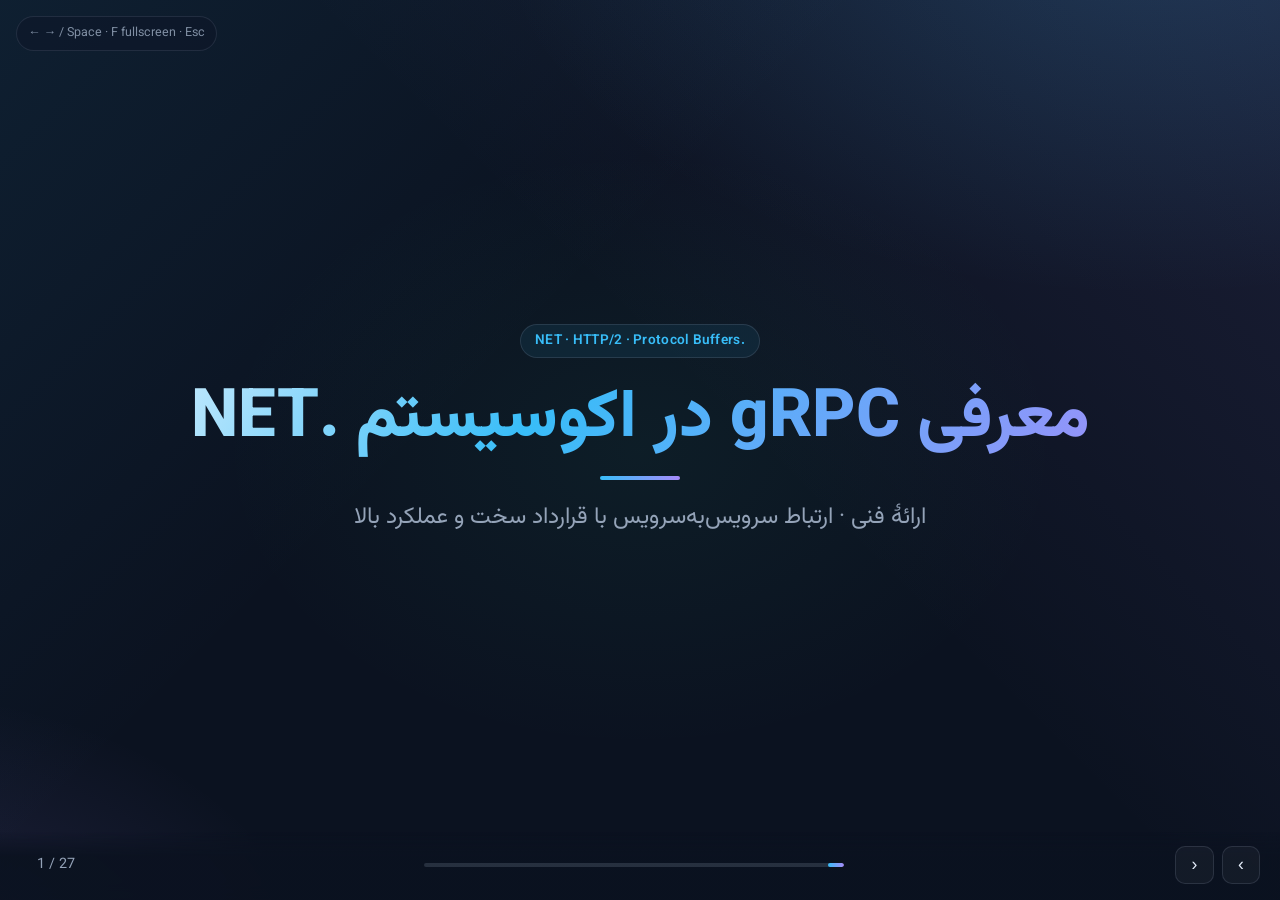
==== Presentation/slides.html @ 66b82058 "Add HTML gRPC slides and GitHub Pages deployment. Publish the Persian presentation online via Action" ====
<!DOCTYPE html>
<html lang="fa" dir="rtl">
<head>
  <meta charset="UTF-8" />
  <meta name="viewport" content="width=device-width, initial-scale=1.0" />
  <title>معرفی gRPC در اکوسیستم .NET</title>
  <link rel="preconnect" href="https://fonts.googleapis.com" />
  <link rel="preconnect" href="https://fonts.gstatic.com" crossorigin />
  <link href="https://fonts.googleapis.com/css2?family=Vazirmatn:wght@300;400;500;600;700;800&family=JetBrains+Mono:wght@400;500;600&display=swap" rel="stylesheet" />
  <style>
    :root {
      --bg-deep: #0b1220;
      --bg-slide: #111827;
      --bg-card: rgba(255, 255, 255, 0.04);
      --border: rgba(148, 163, 184, 0.18);
      --text: #e5eefb;
      --muted: #94a3b8;
      --accent: #38bdf8;
      --accent-2: #34d399;
      --accent-3: #a78bfa;
      --warn: #fbbf24;
      --danger: #f87171;
      --code-bg: #0a0f1a;
      --shadow: 0 20px 60px rgba(0, 0, 0, 0.45);
      --radius: 18px;
    }

    * { box-sizing: border-box; margin: 0; padding: 0; }

    html, body {
      height: 100%;
      overflow: hidden;
      background: var(--bg-deep);
      color: var(--text);
      font-family: "Vazirmatn", Tahoma, sans-serif;
      -webkit-font-smoothing: antialiased;
    }

    body {
      background:
        radial-gradient(1200px 700px at 90% -10%, rgba(56, 189, 248, 0.18), transparent 55%),
        radial-gradient(900px 600px at -10% 110%, rgba(167, 139, 250, 0.16), transparent 50%),
        radial-gradient(700px 500px at 50% 50%, rgba(52, 211, 153, 0.06), transparent 60%),
        var(--bg-deep);
    }

    .deck {
      position: relative;
      width: 100vw;
      height: 100vh;
    }

    .slide {
      position: absolute;
      inset: 0;
      display: none;
      padding: clamp(1.5rem, 4vw, 3.5rem) clamp(1.5rem, 5vw, 4.5rem) 5.5rem;
      opacity: 0;
      transform: translateY(12px) scale(0.985);
      transition: opacity 0.35s ease, transform 0.35s ease;
    }

    .slide.active {
      display: flex;
      flex-direction: column;
      justify-content: center;
      opacity: 1;
      transform: none;
    }

    .slide.lead {
      text-align: center;
      align-items: center;
      justify-content: center;
      background:
        linear-gradient(135deg, rgba(56, 189, 248, 0.08), transparent 40%),
        linear-gradient(225deg, rgba(167, 139, 250, 0.1), transparent 45%);
    }

    .slide.lead h1 {
      font-size: clamp(2.4rem, 5.5vw, 4.2rem);
      line-height: 1.25;
      background: linear-gradient(120deg, #e0f2fe, #38bdf8 40%, #a78bfa);
      -webkit-background-clip: text;
      background-clip: text;
      color: transparent;
      margin-bottom: 1rem;
    }

    .slide.lead .subtitle {
      color: var(--muted);
      font-size: clamp(1.1rem, 2vw, 1.45rem);
      font-weight: 400;
    }

    .badge {
      display: inline-flex;
      align-items: center;
      gap: 0.5rem;
      padding: 0.35rem 0.9rem;
      border-radius: 999px;
      border: 1px solid var(--border);
      background: rgba(56, 189, 248, 0.08);
      color: var(--accent);
      font-size: 0.85rem;
      font-weight: 600;
      margin-bottom: 1.25rem;
      letter-spacing: 0.02em;
    }

    h1 {
      font-size: clamp(1.7rem, 3.4vw, 2.6rem);
      font-weight: 800;
      line-height: 1.35;
      margin-bottom: 1.25rem;
      color: #f8fafc;
    }

    h2 {
      font-size: clamp(1.2rem, 2.2vw, 1.55rem);
      font-weight: 700;
      margin: 1.2rem 0 0.7rem;
      color: var(--accent);
    }

    h3 {
      font-size: 1.25rem;
      font-weight: 600;
      color: var(--muted);
      margin-top: 0.75rem;
    }

    p, li {
      font-size: clamp(1rem, 1.5vw, 1.2rem);
      line-height: 1.85;
      color: var(--text);
    }

    .content {
      max-width: 1100px;
      width: 100%;
      margin-inline: auto;
    }

    ul, ol {
      padding-inline-start: 1.4rem;
      display: grid;
      gap: 0.55rem;
    }

    li::marker { color: var(--accent); }

    blockquote {
      margin: 1rem 0;
      padding: 1rem 1.25rem;
      border-right: 4px solid var(--accent);
      border-radius: 0 var(--radius) var(--radius) 0;
      background: linear-gradient(90deg, rgba(56, 189, 248, 0.12), rgba(56, 189, 248, 0.03));
      font-size: clamp(1.05rem, 1.7vw, 1.3rem);
      line-height: 1.8;
      color: #f1f5f9;
    }

    blockquote strong { color: var(--accent-2); }

    .note {
      margin-top: 1rem;
      padding: 0.9rem 1.1rem;
      border: 1px solid var(--border);
      border-radius: var(--radius);
      background: var(--bg-card);
      color: var(--muted);
      font-size: 1rem;
    }

    .note strong { color: var(--warn); }

    .grid-2 {
      display: grid;
      grid-template-columns: 1fr 1fr;
      gap: 1.25rem;
      margin-top: 1rem;
    }

    @media (max-width: 900px) {
      .grid-2 { grid-template-columns: 1fr; }
    }

    .card {
      background: var(--bg-card);
      border: 1px solid var(--border);
      border-radius: var(--radius);
      padding: 1.1rem 1.25rem;
      box-shadow: var(--shadow);
    }

    .card.yes { border-color: rgba(52, 211, 153, 0.35); }
    .card.no { border-color: rgba(248, 113, 113, 0.35); }
    .card h2 { margin-top: 0; font-size: 1.15rem; }
    .card.yes h2 { color: var(--accent-2); }
    .card.no h2 { color: var(--danger); }

    table {
      width: 100%;
      border-collapse: separate;
      border-spacing: 0;
      margin: 1rem 0;
      font-size: clamp(0.9rem, 1.3vw, 1.05rem);
      overflow: hidden;
      border-radius: 14px;
      border: 1px solid var(--border);
      background: rgba(15, 23, 42, 0.65);
    }

    th, td {
      padding: 0.75rem 1rem;
      text-align: right;
      border-bottom: 1px solid var(--border);
    }

    th {
      background: rgba(56, 189, 248, 0.12);
      color: #e0f2fe;
      font-weight: 700;
    }

    tr:last-child td { border-bottom: none; }
    tr:nth-child(even) td { background: rgba(255, 255, 255, 0.02); }
    td strong, th strong { color: var(--accent); }

    pre, code {
      font-family: "JetBrains Mono", Consolas, "Courier New", monospace;
      direction: ltr;
      text-align: left;
    }

    pre {
      margin: 0.9rem 0;
      padding: 1rem 1.15rem;
      background: var(--code-bg);
      border: 1px solid var(--border);
      border-radius: 14px;
      overflow-x: auto;
      box-shadow: inset 0 0 0 1px rgba(56, 189, 248, 0.05);
      font-size: clamp(0.85rem, 1.2vw, 0.98rem);
      line-height: 1.65;
      color: #dbeafe;
    }

    code:not(pre code) {
      display: inline-block;
      padding: 0.1rem 0.4rem;
      border-radius: 6px;
      background: rgba(56, 189, 248, 0.12);
      color: #7dd3fc;
      font-size: 0.92em;
      direction: ltr;
    }

    .flow {
      direction: ltr;
      text-align: left;
      white-space: pre;
      font-family: "JetBrains Mono", Consolas, monospace;
      background: var(--code-bg);
      border: 1px solid var(--border);
      border-radius: 14px;
      padding: 1.1rem 1.25rem;
      line-height: 1.7;
      color: #bfdbfe;
      overflow-x: auto;
      font-size: clamp(0.85rem, 1.25vw, 1rem);
    }

    .pill-list {
      display: flex;
      flex-wrap: wrap;
      gap: 0.6rem;
      margin-top: 1rem;
    }

    .pill {
      padding: 0.45rem 0.85rem;
      border-radius: 999px;
      background: rgba(167, 139, 250, 0.12);
      border: 1px solid rgba(167, 139, 250, 0.3);
      color: #ddd6fe;
      font-size: 0.92rem;
    }

    .faq-item {
      margin-bottom: 1rem;
      padding: 0.9rem 1.1rem;
      border-radius: 14px;
      border: 1px solid var(--border);
      background: var(--bg-card);
    }

    .faq-item strong { color: var(--accent); display: block; margin-bottom: 0.35rem; }
    .faq-item p { color: var(--muted); font-size: 1.02rem; }

    .agenda-list {
      list-style: none;
      padding: 0;
      display: grid;
      gap: 0.55rem;
      max-width: 720px;
      margin: 0 auto;
      text-align: right;
    }

    .agenda-list li {
      display: flex;
      align-items: center;
      gap: 0.85rem;
      padding: 0.7rem 1rem;
      border-radius: 12px;
      background: rgba(255, 255, 255, 0.03);
      border: 1px solid var(--border);
      font-size: 1.05rem;
    }

    .agenda-list .num {
      flex-shrink: 0;
      width: 2rem;
      height: 2rem;
      border-radius: 50%;
      display: grid;
      place-items: center;
      background: linear-gradient(135deg, var(--accent), var(--accent-3));
      color: #0b1220;
      font-weight: 800;
      font-size: 0.9rem;
    }

    .chrome {
      position: fixed;
      inset-inline: 0;
      bottom: 0;
      z-index: 50;
      display: flex;
      align-items: center;
      justify-content: space-between;
      gap: 1rem;
      padding: 0.85rem 1.25rem 1rem;
      background: linear-gradient(180deg, transparent, rgba(11, 18, 32, 0.92) 35%);
      backdrop-filter: blur(8px);
    }

    .progress-wrap {
      flex: 1;
      height: 4px;
      background: rgba(148, 163, 184, 0.2);
      border-radius: 999px;
      overflow: hidden;
      max-width: 420px;
    }

    .progress-bar {
      height: 100%;
      width: 0%;
      background: linear-gradient(90deg, var(--accent), var(--accent-3));
      border-radius: inherit;
      transition: width 0.25s ease;
    }

    .counter {
      font-variant-numeric: tabular-nums;
      color: var(--muted);
      font-size: 0.9rem;
      min-width: 4.5rem;
      text-align: center;
      direction: ltr;
    }

    .nav-btns {
      display: flex;
      gap: 0.5rem;
    }

    button.nav {
      appearance: none;
      border: 1px solid var(--border);
      background: rgba(255, 255, 255, 0.04);
      color: var(--text);
      width: 2.4rem;
      height: 2.4rem;
      border-radius: 10px;
      cursor: pointer;
      font-size: 1.1rem;
      transition: background 0.2s, border-color 0.2s, transform 0.15s;
    }

    button.nav:hover {
      background: rgba(56, 189, 248, 0.15);
      border-color: rgba(56, 189, 248, 0.4);
    }

    button.nav:active { transform: scale(0.96); }

    .hint {
      position: fixed;
      top: 1rem;
      left: 1rem;
      z-index: 40;
      font-size: 0.78rem;
      color: var(--muted);
      background: rgba(15, 23, 42, 0.7);
      border: 1px solid var(--border);
      padding: 0.4rem 0.7rem;
      border-radius: 999px;
      direction: ltr;
      opacity: 0.85;
    }

    .cols {
      display: grid;
      grid-template-columns: 1.1fr 0.9fr;
      gap: 1.5rem;
      align-items: start;
    }

    @media (max-width: 900px) {
      .cols { grid-template-columns: 1fr; }
      .hint { display: none; }
    }

    .muted { color: var(--muted); }
    .accent { color: var(--accent); }
    .ok { color: var(--accent-2); }
    .tight p { margin-bottom: 0.6rem; }

    .title-glow::after {
      content: "";
      display: block;
      width: 5rem;
      height: 4px;
      margin: 0.9rem auto 0;
      border-radius: 999px;
      background: linear-gradient(90deg, var(--accent), var(--accent-3));
    }

    .lead .title-glow::after { margin-inline: auto; }

    mark {
      background: rgba(251, 191, 36, 0.2);
      color: #fde68a;
      padding: 0 0.2em;
      border-radius: 4px;
    }
  </style>
</head>
<body>
  <div class="hint">← → / Space · F fullscreen · Esc</div>

  <div class="deck" id="deck">

    <!-- 1 -->
    <section class="slide lead active" data-title="عنوان">
      <div class="content">
        <div class="badge">.NET · HTTP/2 · Protocol Buffers</div>
        <h1 class="title-glow">معرفی gRPC در اکوسیستم .NET</h1>
        <p class="subtitle">ارائهٔ فنی · ارتباط سرویس‌به‌سرویس با قرارداد سخت و عملکرد بالا</p>
      </div>
    </section>

    <!-- 2 -->
    <section class="slide" data-title="دستور جلسه">
      <div class="content">
        <h1>دستور جلسه</h1>
        <ol class="agenda-list">
          <li><span class="num">۱</span><span>مشکل REST در ارتباط سرویس‌به‌سرویس</span></li>
          <li><span class="num">۲</span><span>gRPC چیست؟</span></li>
          <li><span class="num">۳</span><span>Protocol Buffers و فایل <code>.proto</code></span></li>
          <li><span class="num">۴</span><span>Field Number</span></li>
          <li><span class="num">۵</span><span>استریم و چهار الگوی RPC</span></li>
          <li><span class="num">۶</span><span>دموی زنده (Blazor + Console)</span></li>
          <li><span class="num">۷</span><span>Metadata، Deadline، Interceptor</span></li>
          <li><span class="num">۸</span><span>gRPC در مقابل REST</span></li>
          <li><span class="num">۹</span><span>جمع‌بندی و پرسش و پاسخ</span></li>
        </ol>
      </div>
    </section>

    <!-- 3 -->
    <section class="slide" data-title="انگیزه">
      <div class="content">
        <h1>انگیزه: وقتی REST کافی نیست</h1>
        <p class="muted" style="margin-bottom:1rem">در معماری میکروسرویس / ارتباط داخلی سرویس‌ها:</p>
        <ul>
          <li>JSON برای ترافیک زیاد می‌تواند پرحجم باشد</li>
          <li>قرارداد گاهی شل است (مستند جدا، توافق شفاهی)</li>
          <li>استریم واقعی سخت‌تر است (SSE / WebSocket جدا)</li>
        </ul>
        <div class="note" style="margin-top:1.4rem">
          <strong>REST عالی است برای API عمومی.</strong><br />
          برای ارتباط داخلی گاهی ابزار بهتری داریم.
        </div>
      </div>
    </section>

    <!-- 4 -->
    <section class="slide" data-title="gRPC در یک جمله">
      <div class="content tight">
        <h1>gRPC در یک جمله</h1>
        <blockquote>
          کلاینت یک <strong>متد</strong> را صدا می‌زند؛<br />
          زیرش <strong>HTTP/2 + Protocol Buffers</strong> است.
        </blockquote>
        <p class="muted" style="margin:1rem 0 0.5rem">برای دات‌نتی‌ها:</p>
        <blockquote>
          حسش شبیه Interface مشترک است؛<br />
          پیاده‌سازی روی سرور دیگر است، ولی فراخوانی مثل متد لوکال حس می‌شود.
        </blockquote>
        <p style="margin-top:1rem">
          پروتکل بافرز (<strong>Protocol Buffers</strong>) که به اختصار به آن <strong>Protobuf</strong> می‌گویند، روش اختصاصی گوگل برای سریالایز کردن داده‌های ساختاریافته است؛ دقیقاً مثل JSON یا XML، اما به صورت <strong>باینری</strong>، بسیار سبک‌تر، سریع‌تر و کاملاً Strongly-Typed.
        </p>
        <div class="note">
          Protobuf برای gRPC همان نقشی را بازی می‌کند که JSON برای REST API بازی می‌کند؛ با این تفاوت که خروجی آن متن خوانا نیست، بلکه بایت‌های فوق‌العاده فشرده است.
        </div>
      </div>
    </section>

    <!-- 5 -->
    <section class="slide" data-title="سه ستون">
      <div class="content">
        <h1>سه ستون gRPC</h1>
        <table>
          <thead>
            <tr><th>ستون</th><th>معنی</th></tr>
          </thead>
          <tbody>
            <tr><td><strong>Contract</strong></td><td>فایل <code>.proto</code></td></tr>
            <tr><td><strong>Transport</strong></td><td>HTTP/2</td></tr>
            <tr><td><strong>Payload</strong></td><td>Protocol Buffers (باینری)</td></tr>
          </tbody>
        </table>
        <p class="note">بدون این سه تا، تصویر gRPC کامل نیست.</p>
      </div>
    </section>

    <!-- 6 -->
    <section class="slide" data-title="مقایسه با REST">
      <div class="content">
        <h1>مقایسه سریع با REST</h1>
        <table>
          <thead>
            <tr><th></th><th>REST</th><th>gRPC</th></tr>
          </thead>
          <tbody>
            <tr><td>قرارداد</td><td>اغلب OpenAPI</td><td><code>.proto</code></td></tr>
            <tr><td>فرمت</td><td>معمولاً JSON</td><td>Protobuf</td></tr>
            <tr><td>پروتکل</td><td>HTTP/1.1 یا 2</td><td>عمدتاً HTTP/2</td></tr>
            <tr><td>استریم</td><td>محدود</td><td>بومی و قوی</td></tr>
            <tr><td>مرورگر</td><td>عالی</td><td>نیاز به gRPC-Web</td></tr>
          </tbody>
        </table>
        <div class="note">
          <strong>جملهٔ کلیدی:</strong> جایگزین همه‌چیز نیست؛ برای سرویس‌به‌سرویس اغلب بهتر است.
        </div>
      </div>
    </section>

    <!-- 7 -->
    <section class="slide" data-title="فایل proto">
      <div class="content">
        <h1>فایل <code>.proto</code> = قرارداد مشترک</h1>
        <div class="cols">
          <pre><code>service AccountService {
  rpc GetBalance (GetBalanceRequest)
      returns (GetBalanceResponse);
}</code></pre>
          <ul>
            <li>منبع حقیقت بین تیم سرور و کلاینت</li>
            <li>با Build در دات‌نت، کد C# تولید می‌شود</li>
            <li>سرور: <code>AccountServiceBase</code></li>
            <li>کلاینت: <code>AccountServiceClient</code></li>
          </ul>
        </div>
      </div>
    </section>

    <!-- 8 -->
    <section class="slide" data-title="فرمول RPC">
      <div class="content">
        <h1>فرمول یک متد RPC</h1>
        <pre><code>rpc نوع ورودی  نام_متد   returns (نوع_خروجی);</code></pre>
        <p style="margin:1rem 0 0.5rem">و کلمهٔ جادویی:</p>
        <pre><code>stream</code></pre>
        <ul style="margin-top:1rem">
          <li>بدون <code>stream</code> → یک پیام</li>
          <li>با <code>stream</code> → چند پیام پشت‌سرهم</li>
        </ul>
      </div>
    </section>

    <!-- 9 -->
    <section class="slide" data-title="Field Number">
      <div class="content">
        <h1>Field Number چیست؟</h1>
        <pre><code>message GetBalanceResponse {
  string account_number = 1;
  double balance = 2;
  string currency = 3;
}</code></pre>
        <table>
          <thead>
            <tr><th>چیز</th><th>نقش</th></tr>
          </thead>
          <tbody>
            <tr><td>اسم فیلد</td><td>برای برنامه‌نویس / کد C#</td></tr>
            <tr><td>عدد (<code>= 1</code>)</td><td>شناسهٔ پایدار روی پیام باینری</td></tr>
          </tbody>
        </table>
        <div class="note">
          <strong>عدد ایندکس کلاس نیست؛ ID فیلد روی شبکه است.</strong>
        </div>
      </div>
    </section>

    <!-- 10 -->
    <section class="slide" data-title="اهمیت Field Number">
      <div class="content">
        <h1>چرا Field Number مهم است؟</h1>
        <ul>
          <li>JSON اسم می‌فرستد → خوانا ولی پرحجم‌تر</li>
          <li>Protobuf شماره می‌فرستد → کوچک‌تر و سریع‌تر</li>
        </ul>
        <h2>قوانین طلایی</h2>
        <ol>
          <li>شماره را عوض نکن</li>
          <li>فیلد جدید = شمارهٔ جدید</li>
          <li>کلاینت قدیمی فیلد ناشناس را معمولاً نادیده می‌گیرد</li>
        </ol>
      </div>
    </section>

    <!-- 11 -->
    <section class="slide" data-title="استریم">
      <div class="content">
        <h1>استریم یعنی چه؟</h1>
        <blockquote>
          <strong>استریم = جریان تدریجی داده</strong><br />
          نه یک بستهٔ کامل یک‌جا.
        </blockquote>
        <table>
          <thead>
            <tr><th>بدون استریم</th><th>با استریم</th></tr>
          </thead>
          <tbody>
            <tr><td>یک پاسخ حجیم</td><td>چند پیام پشت‌سرهم</td></tr>
            <tr><td>صبر تا آماده‌شدن همه</td><td>مصرف تدریجی</td></tr>
          </tbody>
        </table>
        <p class="muted">تشبیه: نامهٔ پستی در مقابل تماس تلفنی.</p>
      </div>
    </section>

    <!-- 12 -->
    <section class="slide" data-title="چهار الگو">
      <div class="content">
        <h1>چهار الگوی RPC</h1>
        <table>
          <thead>
            <tr><th>الگو</th><th>شکل</th><th>مثال دمو</th></tr>
          </thead>
          <tbody>
            <tr><td><strong>Unary</strong></td><td>۱ → ۱</td><td>GetBalance</td></tr>
            <tr><td><strong>Server streaming</strong></td><td>۱ → چند</td><td>StreamTransactions</td></tr>
            <tr><td><strong>Client streaming</strong></td><td>چند → ۱</td><td>DepositBatch</td></tr>
            <tr><td><strong>Bidirectional</strong></td><td>چند ↔ چند</td><td>Chat</td></tr>
          </tbody>
        </table>
      </div>
    </section>

    <!-- 13 -->
    <section class="slide" data-title="قانون stream">
      <div class="content">
        <h1>قانون <code>stream</code> در <code>.proto</code></h1>
        <pre><code>returns (stream Transaction)     // سرور چند پیام می‌فرستد
rpc X (stream DepositRequest)    // کلاینت چند پیام می‌فرستد
rpc Chat (stream M) returns (stream M)  // هر دو طرف</code></pre>
      </div>
    </section>

    <!-- 14 -->
    <section class="slide" data-title="معماری ASP.NET">
      <div class="content">
        <h1>معماری در ASP.NET Core</h1>
        <div class="flow">account.proto
      ↓ Build
Server: AccountServiceBase
Client: AccountServiceClient
      ↓
AddGrpc + MapGrpcService
GrpcChannel + Stub</div>
        <p style="margin-top:1rem">
          از نظر ASP.NET Core: gRPC یک endpoint دیگر است؛ پروتکل و فرمت پیام فرق دارد.
        </p>
      </div>
    </section>

    <!-- 15 -->
    <section class="slide" data-title="GrpcChannel و Stub">
      <div class="content">
        <h1>GrpcChannel و Stub</h1>
        <div class="grid-2">
          <div class="card">
            <h2>۱. GrpcChannel</h2>
            <p>ارتباط پایدار و بادوام به سرور از طریق HTTP/2.</p>
            <ul style="margin-top:0.7rem;font-size:0.95rem">
              <li>مدیریت TCP و Connection Pooling</li>
              <li>Multiplexing روی HTTP/2</li>
              <li>امنیت TLS / SSL</li>
              <li>Timeout، بافر، Gzip، Keep-Alive</li>
            </ul>
          </div>
          <div class="card">
            <h2>۲. Stub (پروکسی کلاینت)</h2>
            <p>کلاس تولیدشده از <code>.proto</code> که متد را «لوکال» جلوه می‌دهد.</p>
            <ul style="margin-top:0.7rem;font-size:0.95rem">
              <li>سریالایز با Protobuf</li>
              <li>ارسال روی GrpcChannel</li>
              <li>دیسریالایز پاسخ به Object سی‌شارپ</li>
            </ul>
          </div>
        </div>
      </div>
    </section>

    <!-- 16 -->
    <section class="slide" data-title="راه‌اندازی سرور">
      <div class="content">
        <h1>راه‌اندازی سرور (خلاصه)</h1>
        <pre><code>builder.Services.AddGrpc();
app.MapGrpcService&lt;AccountGrpcService&gt;();</code></pre>
        <pre><code>public class AccountGrpcService
    : AccountService.AccountServiceBase
{
    // override متدها
}</code></pre>
        <p class="muted" style="margin:0.5rem 0">خطای استاندارد:</p>
        <pre><code>throw new RpcException(
    new Status(StatusCode.NotFound, "..."));</code></pre>
      </div>
    </section>

    <!-- 17 -->
    <section class="slide" data-title="کلاینت">
      <div class="content">
        <h1>کلاینت (خلاصه)</h1>
        <pre><code>var channel = GrpcChannel.ForAddress("http://localhost:5051");
var client = new AccountService.AccountServiceClient(channel);

var balance = await client.GetBalanceAsync(
    new GetBalanceRequest { AccountNumber = "1001" });</code></pre>
        <p style="margin:1rem 0 0.5rem">برای Client Streaming بعد از آخرین <code>Write</code>:</p>
        <pre><code>await call.RequestStream.CompleteAsync();</code></pre>
      </div>
    </section>

    <!-- 18 -->
    <section class="slide" data-title="Metadata">
      <div class="content">
        <h1>Metadata (Headers)</h1>
        <p>بدنهٔ پیام داخل <code>.proto</code> است. <strong class="accent">Metadata</strong> اطلاعات همراه تماس است.</p>
        <table>
          <thead>
            <tr><th>REST</th><th>gRPC</th></tr>
          </thead>
          <tbody>
            <tr><td>HTTP Header</td><td>Metadata</td></tr>
            <tr><td>Body = JSON</td><td>Body = Protobuf</td></tr>
          </tbody>
        </table>
        <div class="pill-list">
          <span class="pill">x-correlation-id</span>
          <span class="pill">توکن / Authorization</span>
          <span class="pill">کد شعبه، کانال، trace</span>
        </div>
      </div>
    </section>

    <!-- 19 -->
    <section class="slide" data-title="Headers و Trailers">
      <div class="content">
        <h1>Headers در مقابل Trailers</h1>
        <table>
          <thead>
            <tr><th>نوع</th><th>کی می‌رسد</th><th>کاربرد</th></tr>
          </thead>
          <tbody>
            <tr><td>Request Headers</td><td>اول تماس</td><td>هویت، correlation</td></tr>
            <tr><td>Response Trailers</td><td>آخر تماس</td><td>processed-by، جزئیات</td></tr>
          </tbody>
        </table>
        <p class="muted" style="margin-top:0.75rem">در دموی ما Interceptor این را برمی‌گرداند:</p>
        <div class="pill-list">
          <span class="pill">x-correlation-id</span>
          <span class="pill">x-processed-by = account-service</span>
        </div>
      </div>
    </section>

    <!-- 20 -->
    <section class="slide" data-title="Deadline">
      <div class="content">
        <h1>Deadline</h1>
        <p>سقف زمان تماس:</p>
        <pre><code>deadline: DateTime.UtcNow.AddSeconds(5)</code></pre>
        <p style="margin:0.8rem 0 0.4rem">اگر سرور دیر کند:</p>
        <pre><code>StatusCode.DeadlineExceeded</code></pre>
        <h2>تفاوت با Cancel</h2>
        <ul>
          <li><strong class="ok">Deadline:</strong> از اول مشخص است («تا ساعت X»)</li>
          <li><strong class="accent">Cancel:</strong> وسط کار قطع می‌کنیم</li>
        </ul>
        <p class="note">هر دو به <code>CancellationToken</code> سرور می‌رسند.</p>
      </div>
    </section>

    <!-- 21 -->
    <section class="slide" data-title="Interceptor">
      <div class="content">
        <h1>Interceptor</h1>
        <p>شبیه Middleware در ASP.NET Core، ولی روی RPC:</p>
        <div class="flow">کلاینت → Client Interceptor → شبکه
       → Server Interceptor → متد سرویس</div>
        <h2>کاربردها</h2>
        <ul>
          <li>لاگ و correlation-id</li>
          <li>احراز هویت از Metadata</li>
          <li>متریک مدت‌زمان</li>
          <li>تبدیل خطا</li>
        </ul>
        <p class="note"><code>continuation</code> = همان <code>next()</code> در Middleware.</p>
      </div>
    </section>

    <!-- 22 -->
    <section class="slide" data-title="مقایسه عمیق">
      <div class="content">
        <h1>gRPC در مقابل REST — عمیق‌تر</h1>
        <table>
          <thead>
            <tr><th>موضوع</th><th>REST</th><th>gRPC</th></tr>
          </thead>
          <tbody>
            <tr><td>واحد کار</td><td>منبع + فعل</td><td>متد RPC</td></tr>
            <tr><td>قرارداد</td><td>URL + JSON schema</td><td><code>.proto</code></td></tr>
            <tr><td>هویت فیلد</td><td>اسم JSON</td><td>field number</td></tr>
            <tr><td>همراه تماس</td><td>Header</td><td>Metadata</td></tr>
            <tr><td>سقف زمان</td><td>Timeout کلاینت</td><td>Deadline تماس</td></tr>
            <tr><td>خطا</td><td>HTTP 404/...</td><td><code>StatusCode</code></td></tr>
          </tbody>
        </table>
      </div>
    </section>

    <!-- 23 -->
    <section class="slide" data-title="نقشه خطاها">
      <div class="content">
        <h1>نقشهٔ تقریبی خطاها</h1>
        <table>
          <thead>
            <tr><th>HTTP</th><th>gRPC</th></tr>
          </thead>
          <tbody>
            <tr><td>400</td><td>InvalidArgument</td></tr>
            <tr><td>401</td><td>Unauthenticated</td></tr>
            <tr><td>403</td><td>PermissionDenied</td></tr>
            <tr><td>404</td><td>NotFound</td></tr>
            <tr><td>429</td><td>ResourceExhausted</td></tr>
            <tr><td>500</td><td>Internal</td></tr>
            <tr><td>504</td><td>DeadlineExceeded</td></tr>
          </tbody>
        </table>
        <p class="note">دقیق یک‌به‌یک نیستند؛ برای کار روزمره کافی است.</p>
      </div>
    </section>

    <!-- 24 -->
    <section class="slide" data-title="الگوی معماری">
      <div class="content">
        <h1>الگوی معماری پیشنهادی</h1>
        <div class="flow">کانال خارجی (موبایل، وب، شریک)
        REST / JSON
              ↓
         API Gateway
              ↓
   سرویس‌های داخلی با gRPC</div>
        <div class="grid-2" style="margin-top:1.2rem">
          <div class="card"><strong class="accent">بیرون:</strong> سازگار و آشنا</div>
          <div class="card"><strong class="ok">داخل:</strong> قرارداد سخت + عملکرد بهتر</div>
        </div>
      </div>
    </section>

    <!-- 25 -->
    <section class="slide" data-title="کی استفاده کنیم">
      <div class="content">
        <h1>کی استفاده کنیم؟</h1>
        <div class="grid-2">
          <div class="card yes">
            <h2>بله</h2>
            <ul>
              <li>ارتباط داخلی میکروسرویس‌ها</li>
              <li>نیاز به قرارداد سخت بین تیم‌ها</li>
              <li>نیاز به استریم</li>
              <li>ترافیک زیاد سرویس‌به‌سرویس</li>
            </ul>
          </div>
          <div class="card no">
            <h2>احتیاط / خیر</h2>
            <ul>
              <li>API عمومی مرورگر بدون gRPC-Web</li>
              <li>وقتی مصرف‌کننده فقط REST می‌خواهد</li>
              <li>وقتی اولویت اول دیباگ انسانی با JSON است</li>
            </ul>
          </div>
        </div>
      </div>
    </section>

    <!-- 26 -->
    <section class="slide" data-title="سوالات پرتکرار">
      <div class="content">
        <h1>سوالات پرتکرار</h1>
        <div class="faq-item">
          <strong>REST را دور بریزیم؟</strong>
          <p>نه. مکمل‌اند.</p>
        </div>
        <div class="faq-item">
          <strong>از مرورگر مستقیم؟</strong>
          <p>معمولاً gRPC-Web یا Gateway. gRPC استاندارد برای بک‌اند به بک‌اند (HTTP/2 خالص) عالی است؛ برای مرورگر به‌خاطر محدودیت Trailers و فریم‌های HTTP/2 از gRPC-Web به‌عنوان پل استفاده می‌کنیم.</p>
        </div>
        <div class="faq-item">
          <strong>Field number عوض شود؟</strong>
          <p>خطر شکستن سازگاری.</p>
        </div>
        <div class="faq-item">
          <strong>کجا در سازمان بانکی؟</strong>
          <p>ارتباط داخلی سرویس‌ها، نه لزوماً درگاه عمومی مشتری.</p>
        </div>
      </div>
    </section>

    <!-- 27 -->
    <section class="slide lead" data-title="پرسش و پاسخ">
      <div class="content">
        <div class="badge">پایان ارائه</div>
        <h1 class="title-glow">پرسش و پاسخ</h1>
        <h3>ممنون از توجه شما</h3>
      </div>
    </section>

  </div>

  <div class="chrome">
    <div class="nav-btns">
      <button class="nav" id="prevBtn" title="قبلی" aria-label="اسلاید قبلی">›</button>
      <button class="nav" id="nextBtn" title="بعدی" aria-label="اسلاید بعدی">‹</button>
    </div>
    <div class="progress-wrap" aria-hidden="true">
      <div class="progress-bar" id="progress"></div>
    </div>
    <div class="counter" id="counter">1 / 1</div>
  </div>

  <script>
    (function () {
      const slides = Array.from(document.querySelectorAll(".slide"));
      const progress = document.getElementById("progress");
      const counter = document.getElementById("counter");
      const prevBtn = document.getElementById("prevBtn");
      const nextBtn = document.getElementById("nextBtn");
      let index = 0;

      function show(i) {
        index = Math.max(0, Math.min(slides.length - 1, i));
        slides.forEach((s, n) => s.classList.toggle("active", n === index));
        const pct = ((index + 1) / slides.length) * 100;
        progress.style.width = pct + "%";
        counter.textContent = (index + 1) + " / " + slides.length;
        document.title = (slides[index].dataset.title || "gRPC") + " · معرفی gRPC";
        history.replaceState(null, "", "#" + (index + 1));
      }

      function next() { show(index + 1); }
      function prev() { show(index - 1); }

      prevBtn.addEventListener("click", prev);
      nextBtn.addEventListener("click", next);

      document.addEventListener("keydown", (e) => {
        if (["ArrowLeft", "ArrowDown", "PageDown", " ", "Enter"].includes(e.key)) {
          e.preventDefault();
          next();
        } else if (["ArrowRight", "ArrowUp", "PageUp", "Backspace"].includes(e.key)) {
          e.preventDefault();
          prev();
        } else if (e.key === "Home") {
          e.preventDefault();
          show(0);
        } else if (e.key === "End") {
          e.preventDefault();
          show(slides.length - 1);
        } else if (e.key === "f" || e.key === "F") {
          if (!document.fullscreenElement) document.documentElement.requestFullscreen?.();
          else document.exitFullscreen?.();
        } else if (e.key === "Escape" && document.fullscreenElement) {
          document.exitFullscreen?.();
        }
      });

      let touchX = null;
      document.addEventListener("touchstart", (e) => {
        touchX = e.changedTouches[0].screenX;
      }, { passive: true });
      document.addEventListener("touchend", (e) => {
        if (touchX == null) return;
        const dx = e.changedTouches[0].screenX - touchX;
        if (Math.abs(dx) > 50) {
          // RTL: swipe right = next visually feels like going forward in reading order? 
          // In RTL decks, swipe left (negative dx) often means next content.
          if (dx < 0) next();
          else prev();
        }
        touchX = null;
      }, { passive: true });

      const hash = parseInt(location.hash.replace("#", ""), 10);
      show(Number.isFinite(hash) && hash >= 1 ? hash - 1 : 0);
    })();
  </script>
</body>
</html>
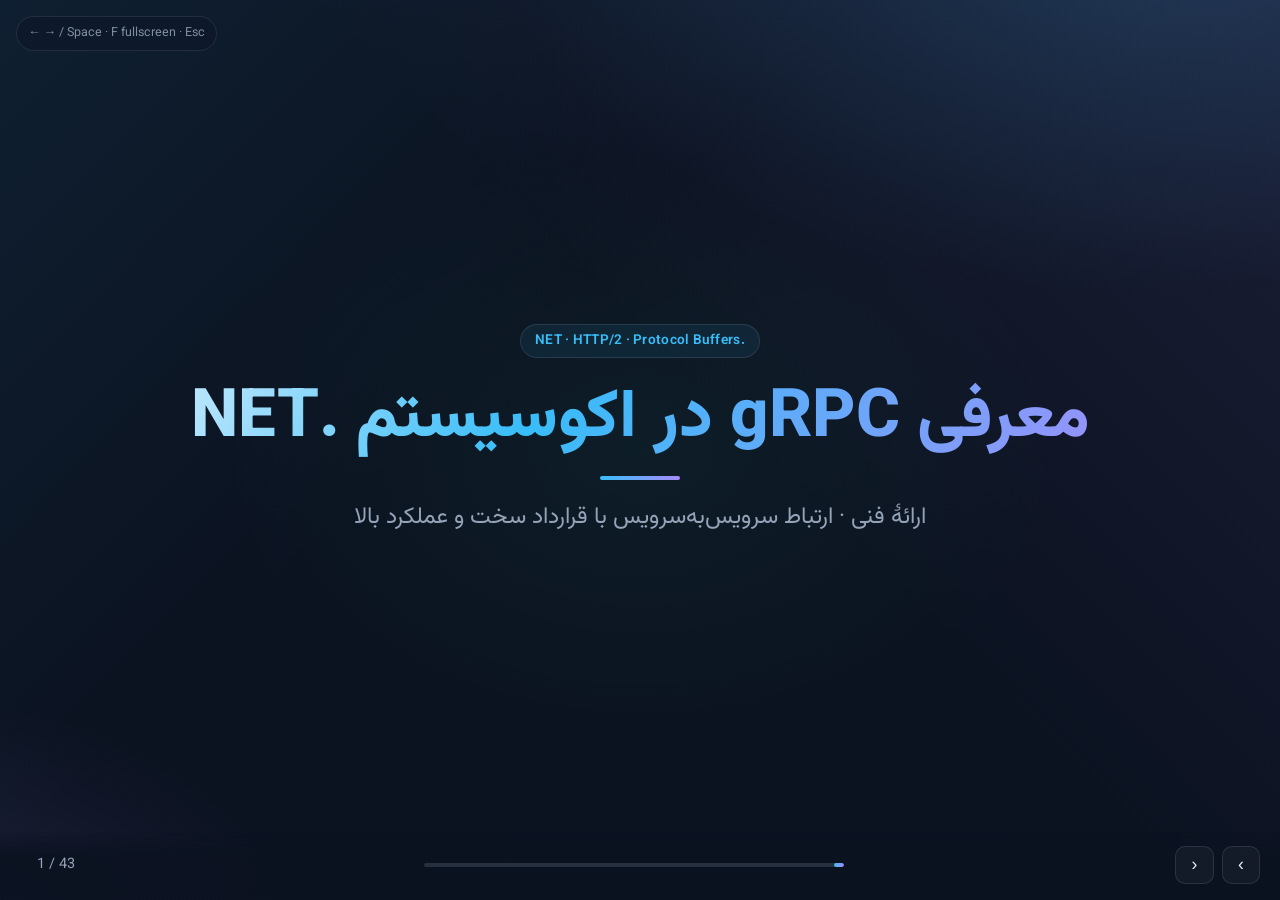
==== commit fbd99302: "Add gRPC question bank slides to the presentation Co-authored-by: Cursor <cursoragent@cursor.com>" ====
--- a/Presentation/slides.html
+++ b/Presentation/slides.html
@@ -299,6 +299,114 @@
     .faq-item strong { color: var(--accent); display: block; margin-bottom: 0.35rem; }
     .faq-item p { color: var(--muted); font-size: 1.02rem; }
 
+    .slide.qa-slide.active {
+      justify-content: safe center;
+      overflow-y: auto;
+    }
+
+    .qa-head {
+      display: flex;
+      align-items: baseline;
+      justify-content: space-between;
+      flex-wrap: wrap;
+      gap: 0.5rem 1rem;
+      margin-bottom: 1rem;
+    }
+
+    .qa-head h1 { margin-bottom: 0; }
+
+    .qa-kicker {
+      color: var(--accent-3);
+      font-size: 0.9rem;
+      font-weight: 700;
+    }
+
+    .qa-grid {
+      display: grid;
+      grid-template-columns: 1fr 1fr;
+      gap: 1rem;
+    }
+
+    .qa-grid.single { grid-template-columns: 1fr; }
+
+    @media (max-width: 900px) {
+      .qa-grid { grid-template-columns: 1fr; }
+    }
+
+    .qa-card {
+      display: flex;
+      flex-direction: column;
+      gap: 0.7rem;
+      padding: 1rem 1.15rem;
+      border-radius: var(--radius);
+      border: 1px solid var(--border);
+      background: var(--bg-card);
+      box-shadow: var(--shadow);
+    }
+
+    .qa-q {
+      display: flex;
+      align-items: flex-start;
+      gap: 0.75rem;
+      font-size: clamp(0.95rem, 1.3vw, 1.08rem);
+      font-weight: 600;
+      line-height: 1.8;
+      color: #f1f5f9;
+    }
+
+    .qa-num {
+      flex-shrink: 0;
+      min-width: 2rem;
+      height: 2rem;
+      padding: 0 0.4rem;
+      border-radius: 10px;
+      display: grid;
+      place-items: center;
+      background: linear-gradient(135deg, var(--accent), var(--accent-3));
+      color: #0b1220;
+      font-weight: 800;
+      font-size: 0.9rem;
+    }
+
+    .qa-a {
+      margin-top: auto;
+      padding: 0.65rem 0.9rem;
+      border-right: 3px solid var(--accent-2);
+      border-radius: 12px 0 0 12px;
+      background: linear-gradient(270deg, rgba(52, 211, 153, 0.12), rgba(52, 211, 153, 0.03));
+      font-size: clamp(0.92rem, 1.25vw, 1.02rem);
+      line-height: 1.85;
+      color: #d1fae5;
+    }
+
+    .qa-a::before {
+      content: "پاسخ";
+      display: inline-block;
+      margin-left: 0.5rem;
+      padding: 0.05rem 0.55rem;
+      border-radius: 999px;
+      background: rgba(52, 211, 153, 0.2);
+      color: var(--accent-2);
+      font-size: 0.8rem;
+      font-weight: 700;
+    }
+
+    .qa-parts {
+      display: grid;
+      grid-template-columns: repeat(3, 1fr);
+      gap: 1rem;
+      margin-top: 2rem;
+      max-width: 960px;
+      text-align: right;
+    }
+
+    @media (max-width: 900px) {
+      .qa-parts { grid-template-columns: 1fr; }
+    }
+
+    .qa-parts .card strong { display: block; color: var(--accent); margin-bottom: 0.35rem; }
+    .qa-parts .card span { color: var(--muted); font-size: 0.98rem; }
+
     .agenda-list {
       list-style: none;
       padding: 0;
@@ -477,7 +585,8 @@
           <li><span class="num">۶</span><span>دموی زنده (Blazor + Console)</span></li>
           <li><span class="num">۷</span><span>Metadata، Deadline، Interceptor</span></li>
           <li><span class="num">۸</span><span>gRPC در مقابل REST</span></li>
-          <li><span class="num">۹</span><span>جمع‌بندی و پرسش و پاسخ</span></li>
+          <li><span class="num">۹</span><span>بانک سوالات و مرور مفاهیم</span></li>
+          <li><span class="num">۱۰</span><span>جمع‌بندی و پرسش و پاسخ</span></li>
         </ol>
       </div>
     </section>
@@ -946,7 +1055,364 @@
       </div>
     </section>
 
-    <!-- 27 -->
+    <!-- Q&A bank: intro -->
+    <section class="slide lead" data-title="بانک سوالات">
+      <div class="content">
+        <div class="badge">مرور و جمع‌بندی</div>
+        <h1 class="title-glow">بانک سوالات gRPC</h1>
+        <p class="subtitle">۴۰ سوال و پاسخ برای مرور مفاهیم ارائه</p>
+        <div class="qa-parts">
+          <div class="card"><strong>بخش اول</strong><span>۲۰ سوال چهارگزینه‌ای: HTTP/2، مقایسه با REST، Protobuf و ASP.NET Core</span></div>
+          <div class="card"><strong>بخش دوم</strong><span>۱۰ سوال تشریحی: Kestrel، Interceptor، Versioning، کلاینت دات‌نت و Deadline</span></div>
+          <div class="card"><strong>بخش سوم</strong><span>۱۰ سوال تشریحی: پروتکل، Trailers، استاتوس‌کدها و انکودینگ Protobuf</span></div>
+        </div>
+      </div>
+    </section>
+
+    <!-- MCQ 1-4 -->
+    <section class="slide qa-slide" data-title="سوالات ۱ تا ۴">
+      <div class="content">
+        <div class="qa-head">
+          <h1>سوالات چهارگزینه‌ای</h1>
+          <span class="qa-kicker">بخش اول · ۱ تا ۴ از ۲۰</span>
+        </div>
+        <div class="qa-grid">
+          <div class="qa-card">
+            <div class="qa-q"><span class="qa-num">۱</span><span>کدام ویژگی بنیادین در HTTP/2 مشکل Head-of-Line Blocking (HoL) در لایهٔ Application را که در HTTP/1.1 وجود داشت، حل کرد؟</span></div>
+            <div class="qa-a">ب) Multiplexing مبتنی بر فریم‌های دودویی (Binary Framing)</div>
+          </div>
+          <div class="qa-card">
+            <div class="qa-q"><span class="qa-num">۲</span><span>تکنیک فشرده‌سازی هدرها در پروتکل HTTP/2 چه نام دارد و هدف اصلی آن چیست؟</span></div>
+            <div class="qa-a">الف) HPACK؛ کاهش سربار هدرهای تکراری در درخواست‌های متوالی</div>
+          </div>
+          <div class="qa-card">
+            <div class="qa-q"><span class="qa-num">۳</span><span>چرا ارتباطات gRPC به‌طور پیش‌فرض نیازمند HTTP/2 (یا HTTP/3) هستند و روی HTTP/1.1 به‌خوبی کار نمی‌کنند؟</span></div>
+            <div class="qa-a">ج) به دلیل وابستگی به ساختار فریم‌های باینری، Multiplexing و جریان دوطرفه (Bi-directional Streaming)</div>
+          </div>
+          <div class="qa-card">
+            <div class="qa-q"><span class="qa-num">۴</span><span>در سطح لایهٔ انتقال (Transport Layer)، ارتباط gRPC روی کدام پروتکل استاندارد برقرار می‌شود؟</span></div>
+            <div class="qa-a">ب) TCP</div>
+          </div>
+        </div>
+      </div>
+    </section>
+
+    <!-- MCQ 5-8 -->
+    <section class="slide qa-slide" data-title="سوالات ۵ تا ۸">
+      <div class="content">
+        <div class="qa-head">
+          <h1>سوالات چهارگزینه‌ای</h1>
+          <span class="qa-kicker">بخش اول · ۵ تا ۸ از ۲۰</span>
+        </div>
+        <div class="qa-grid">
+          <div class="qa-card">
+            <div class="qa-q"><span class="qa-num">۵</span><span>مفهوم Trailer Metadata در HTTP/2 چه کاربردی در gRPC دارد؟</span></div>
+            <div class="qa-a">الف) ارسال وضعیت نهایی اجرای متد (<code>grpc-status</code> و پیام خطا) پس از اتمام بدنهٔ پیام</div>
+          </div>
+          <div class="qa-card">
+            <div class="qa-q"><span class="qa-num">۶</span><span>کدام رویکرد در متودولوژی طراحی، تفاوت کلیدی بین REST و gRPC محسوب می‌شود؟</span></div>
+            <div class="qa-a">ب) REST مبتنی بر منابع و افعال استاندارد (Resource-Oriented) و gRPC مبتنی بر فراخوانی توابع از راه دور (RPC / Action-Oriented) است</div>
+          </div>
+          <div class="qa-card">
+            <div class="qa-q"><span class="qa-num">۷</span><span>علت اصلی عملکرد بالاتر (Throughput بیشتر و Latency کمتر) در gRPC نسبت به REST چیست؟</span></div>
+            <div class="qa-a">ج) سریال‌سازی باینری بهینه با Protobuf و برقراری ارتباط مداوم روی یک کانکشن اشتراکی در HTTP/2</div>
+          </div>
+          <div class="qa-card">
+            <div class="qa-q"><span class="qa-num">۸</span><span>یکی از چالش‌های اصلی استفاده از gRPC در محیط مرورگر (Browser-based Single Page Applications) چیست؟</span></div>
+            <div class="qa-a">ب) عدم دسترسی کامل مرورگرها به کنترل فریم‌های خام HTTP/2 و هدرهای Trailer (که نیازمند ابزارهایی مثل gRPC-Web است)</div>
+          </div>
+        </div>
+      </div>
+    </section>
+
+    <!-- MCQ 9-12 -->
+    <section class="slide qa-slide" data-title="سوالات ۹ تا ۱۲">
+      <div class="content">
+        <div class="qa-head">
+          <h1>سوالات چهارگزینه‌ای</h1>
+          <span class="qa-kicker">بخش اول · ۹ تا ۱۲ از ۲۰</span>
+        </div>
+        <div class="qa-grid">
+          <div class="qa-card">
+            <div class="qa-q"><span class="qa-num">۹</span><span>فرمت تبادل داده پیش‌فرض در gRPC در مقایسه با وب‌سرویس‌های متداول RESTful چیست؟</span></div>
+            <div class="qa-a">ب) Protocol Buffers (باینری) در برابر متن (غالباً JSON)</div>
+          </div>
+          <div class="qa-card">
+            <div class="qa-q"><span class="qa-num">۱۰</span><span>در چه سناریویی استفاده از REST API همچنان نسبت به gRPC ارجحیت دارد؟</span></div>
+            <div class="qa-a">ج) APIهای عمومی (Public / External APIs) که کلاینت‌های متنوع و شخص ثالث با ابزارهای ساده وب باید به آن دسترسی داشته باشند</div>
+          </div>
+          <div class="qa-card">
+            <div class="qa-q"><span class="qa-num">۱۱</span><span>در فایل‌های <code>.proto</code>، مفهوم شماره فیلد (Field Tag Number) مثل <code>int32 id = 1;</code> چه نقشی دارد؟</span></div>
+            <div class="qa-a">ج) شناسهٔ دودویی فیلد در جریان بایت‌های سریال‌شده است و پس از انتشار نباید تغییر کند</div>
+          </div>
+          <div class="qa-card">
+            <div class="qa-q"><span class="qa-num">۱۲</span><span>اگر در یک قرارداد Protobuf فیلدی حذف شود، بهترین روش برای حفظ سازگاری عقب‌رو (Backward Compatibility) چیست؟</span></div>
+            <div class="qa-a">ب) علامت‌گذاری نام و شمارهٔ فیلد با کلیدواژهٔ <code>reserved</code></div>
+          </div>
+        </div>
+      </div>
+    </section>
+
+    <!-- MCQ 13-16 -->
+    <section class="slide qa-slide" data-title="سوالات ۱۳ تا ۱۶">
+      <div class="content">
+        <div class="qa-head">
+          <h1>سوالات چهارگزینه‌ای</h1>
+          <span class="qa-kicker">بخش اول · ۱۳ تا ۱۶ از ۲۰</span>
+        </div>
+        <div class="qa-grid">
+          <div class="qa-card">
+            <div class="qa-q"><span class="qa-num">۱۳</span><span>کدام عبارت دربارهٔ مقدار پیش‌فرض فیلدهای نوع اسکالر (Scalar Types) در سینتکس proto3 صحیح است؟</span></div>
+            <div class="qa-a">ب) فیلدهای بدون مقدار روی سیم (Over the wire) ارسال نمی‌شوند و مقادیر پیش‌فرض زبان را دارند (مثل ۰ برای اعداد و رشتهٔ خالی برای <code>string</code>)</div>
+          </div>
+          <div class="qa-card">
+            <div class="qa-q"><span class="qa-num">۱۴</span><span>مفهوم Idempotency در gRPC معمولاً چگونه پیکربندی و مدیریت می‌شود؟</span></div>
+            <div class="qa-a">ج) از طریق تنظیم متادیتاهای اختصاصی (مانند TransactionId / Idempotency-Key) در هدرها و پیاده‌سازی منطق idempotent در سرور یا Service Config</div>
+          </div>
+          <div class="qa-card">
+            <div class="qa-q"><span class="qa-num">۱۵</span><span>وظیفهٔ کامپایلر <code>protoc</code> در چرخهٔ ساخت برنامه‌های gRPC چیست؟</span></div>
+            <div class="qa-a">ج) تولید کدهای Strongly-Typed (مدل‌ها و کدهای کلاینت/سرور) برای زبان‌های مقصد از روی فایل <code>.proto</code></div>
+          </div>
+          <div class="qa-card">
+            <div class="qa-q"><span class="qa-num">۱۶</span><span>در gRPC، برای ارسال اطلاعات اضافه مثل توکن‌های احراز هویت یا Tracing ID از چه مکانیزمی استفاده می‌شود؟</span></div>
+            <div class="qa-a">ب) Metadata (که در لایهٔ HTTP/2 به‌صورت فریم‌های Header ارسال می‌شود)</div>
+          </div>
+        </div>
+      </div>
+    </section>
+
+    <!-- MCQ 17-20 -->
+    <section class="slide qa-slide" data-title="سوالات ۱۷ تا ۲۰">
+      <div class="content">
+        <div class="qa-head">
+          <h1>سوالات چهارگزینه‌ای</h1>
+          <span class="qa-kicker">بخش اول · ۱۷ تا ۲۰ از ۲۰</span>
+        </div>
+        <div class="qa-grid">
+          <div class="qa-card">
+            <div class="qa-q"><span class="qa-num">۱۷</span><span>کدام تعریف متد در Protobuf یک ارتباط Bi-directional Streaming (استریم دوطرفه) را نشان می‌دهد؟</span></div>
+            <div class="qa-a">د) <code>rpc SendData (stream DataRequest) returns (stream DataResponse);</code></div>
+          </div>
+          <div class="qa-card">
+            <div class="qa-q"><span class="qa-num">۱۸</span><span>در پکیج <code>Grpc.AspNetCore</code>، ویژگی معادل Middlewareها که برای لاگ‌گیری، احراز هویت یا مدیریت خطا به‌ازای هر فراخوانی RPC استفاده می‌شود چیست؟</span></div>
+            <div class="qa-a">ب) Interceptor</div>
+          </div>
+          <div class="qa-card">
+            <div class="qa-q"><span class="qa-num">۱۹</span><span>کدام بخش از ASP.NET Core وظیفهٔ گوش دادن و میزبانی کانکشن‌های HTTP/2 سازگار با gRPC را در سطح وب‌سرور بر عهده دارد؟</span></div>
+            <div class="qa-a">ب) Kestrel Web Server با فعال بودن پروتکل HTTP/2</div>
+          </div>
+          <div class="qa-card">
+            <div class="qa-q"><span class="qa-num">۲۰</span><span>در کلاینت دات‌نت (<code>Grpc.Net.Client</code>)، مدیریت چرخهٔ حیات اتصال و کانکشن‌های سوکت طولانی‌مدت به سرور بر عهدهٔ کدام شیء است؟</span></div>
+            <div class="qa-a">الف) <code>GrpcChannel</code></div>
+          </div>
+        </div>
+      </div>
+    </section>
+
+    <!-- Descriptive A 1-2 -->
+    <section class="slide qa-slide" data-title="تشریحی ۱ و ۲">
+      <div class="content">
+        <div class="qa-head">
+          <h1>سوالات تشریحی — ASP.NET Core و کلاینت</h1>
+          <span class="qa-kicker">بخش دوم · ۱ و ۲ از ۱۰</span>
+        </div>
+        <div class="qa-grid single">
+          <div class="qa-card">
+            <div class="qa-q"><span class="qa-num">۱</span><span>در کانفیگ Kestrel برای سرویس‌های gRPC چه نکته‌ای حیاتی است و پروتکل پیش‌فرض چگونه مدیریت می‌شود؟</span></div>
+            <div class="qa-a">سرویس‌های gRPC به بستر HTTP/2 نیاز دارند؛ بنابراین Kestrel باید صراحتاً برای پشتیبانی از <code>HttpProtocols.Http2</code> تنظیم شود. بدون فعال‌سازی TLS، مذاکرهٔ ALPN انجام نمی‌شود و کلاینت‌ها نمی‌توانند به سرور متصل شوند؛ در نتیجه سرور باید یا از TLS استفاده کند یا در حالت Cleartext (H2C) کانفیگ شود.</div>
+          </div>
+          <div class="qa-card">
+            <div class="qa-q"><span class="qa-num">۲</span><span>تفاوت عملکردی دو متد <code>builder.Services.AddGrpc()</code> و <code>app.MapGrpcService&lt;T&gt;()</code> چیست؟</span></div>
+            <div class="qa-a">متد <code>AddGrpc</code> سرویس‌های زیرساختی مانند کدک‌های Protobuf، اکتیویتورها، اینترسپتورها و ولیدیشن را در کانتینر DI رجیستر می‌کند. در مقابل، <code>MapGrpcService</code> پیاده‌سازی کلاس سرویس را در Routing پایپ‌لاین دات‌نت نگاشت می‌کند. مسیر نهایی URL بر مبنای نام Package، Service و Method تعریف‌شده در فایل <code>.proto</code> به‌صورت <code>/{package}.{service}/{method}</code> ساخته می‌شود.</div>
+          </div>
+        </div>
+      </div>
+    </section>
+
+    <!-- Descriptive A 3-4 -->
+    <section class="slide qa-slide" data-title="تشریحی ۳ و ۴">
+      <div class="content">
+        <div class="qa-head">
+          <h1>سوالات تشریحی — ASP.NET Core و کلاینت</h1>
+          <span class="qa-kicker">بخش دوم · ۳ و ۴ از ۱۰</span>
+        </div>
+        <div class="qa-grid single">
+          <div class="qa-card">
+            <div class="qa-q"><span class="qa-num">۳</span><span>تفاوت استفاده از gRPC Interceptor با ASP.NET Core Middleware در چیست؟</span></div>
+            <div class="qa-a">میدل‌ورهای دات‌نت در سطح پایین‌تر و روی <code>HttpContext</code> عمومی کار می‌کنند و فقط مختص سمت سرور هستند. در مقابل، Interceptorها هم در کلاینت و هم در سرور قابل استفاده‌اند و دسترسی کاملی به پیام‌های Strongly-typed و متادیتاهای اختصاصی RPC دارند. لاگ‌گذاری جزئیات پیام، کشینگ خروجی متدها یا مدیریت خطا در ساختار <code>RpcException</code> با Interceptor اصولی‌تر انجام می‌شود.</div>
+          </div>
+          <div class="qa-card">
+            <div class="qa-q"><span class="qa-num">۴</span><span>مهم‌ترین اصل حفظ Backward Compatibility در فیلدهای Protobuf چیست و کلمهٔ کلیدی <code>reserved</code> چه نقشی دارد؟</span></div>
+            <div class="qa-a">در Protobuf شمارهٔ فیلد (Field Tag) شناسهٔ هویتی داده در حالت باینری است؛ بنابراین شماره یا نوع فیلدهای موجود هرگز نباید تغییر کند. اگر فیلدی حذف شود، شماره و نام آن باید با کلمهٔ کلیدی <code>reserved</code> مشخص شود تا توسعه‌دهندگان در آینده ناخواسته از همان شماره برای فیلد جدید استفاده نکنند و کلاینت‌های قدیمی دچار ناسازگاری و خواندن دادهٔ اشتباه نشوند.</div>
+          </div>
+        </div>
+      </div>
+    </section>
+
+    <!-- Descriptive A 5-6 -->
+    <section class="slide qa-slide" data-title="تشریحی ۵ و ۶">
+      <div class="content">
+        <div class="qa-head">
+          <h1>سوالات تشریحی — ASP.NET Core و کلاینت</h1>
+          <span class="qa-kicker">بخش دوم · ۵ و ۶ از ۱۰</span>
+        </div>
+        <div class="qa-grid single">
+          <div class="qa-card">
+            <div class="qa-q"><span class="qa-num">۵</span><span>برای تغییرات ناسازگار (Breaking Changes)، چه الگویی برای Versioning پکیج‌های Protobuf توصیه می‌شود؟</span></div>
+            <div class="qa-a">استاندارد صنعت، تفکیک بر مبنای فضای نام و پکیج (Package Versioning) است؛ مثلاً <code>package order.v1;</code> در نسخهٔ اول و <code>package order.v2;</code> در نسخهٔ جدید. با این رویکرد، Kestrel متدهای هر دو نسخه را هم‌زمان روی Routeهای مجزا سرویس‌دهی می‌کند. این کار امکان هم‌زیستی نسخه‌ها (Coexistence) و مهاجرت تدریجی کلاینت‌ها بدون Downtime را فراهم می‌کند.</div>
+          </div>
+          <div class="qa-card">
+            <div class="qa-q"><span class="qa-num">۶</span><span>هنگام اضافه کردن فیلد جدید به یک Contract در Protobuf، کلاینت‌های قدیمی و جدید چگونه با آن رفتار می‌کنند؟</span></div>
+            <div class="qa-a">اگر کلاینت با Contract قدیمی پیامی دریافت کند که فیلد جدیدی دارد، موتور Protobuf فیلد ناشناخته را نادیده می‌گیرد و آن را به‌عنوان Unknown Field نگه می‌دارد. همچنین اگر کلاینت جدید با Contract به‌روز پیامی بدون فیلد جدید دریافت کند، مقدار پیش‌فرض دیتاتایپ (مانند <code>0</code>، <code>""</code> یا <code>false</code>) به فیلد اختصاص می‌یابد؛ بنابراین سازگاری دوطرفه حفظ می‌شود.</div>
+          </div>
+        </div>
+      </div>
+    </section>
+
+    <!-- Descriptive A 7-8 -->
+    <section class="slide qa-slide" data-title="تشریحی ۷ و ۸">
+      <div class="content">
+        <div class="qa-head">
+          <h1>سوالات تشریحی — ASP.NET Core و کلاینت</h1>
+          <span class="qa-kicker">بخش دوم · ۷ و ۸ از ۱۰</span>
+        </div>
+        <div class="qa-grid single">
+          <div class="qa-card">
+            <div class="qa-q"><span class="qa-num">۷</span><span>طول عمر شیء <code>GrpcChannel</code> در کلاینت باید چگونه باشد و ایجاد مکرر آن چه پیامدی دارد؟</span></div>
+            <div class="qa-a">شیء <code>GrpcChannel</code> بسیار سنگین است و کانکشن‌های سوکت و هندشیک‌های HTTP/2 را مدیریت می‌کند؛ لذا باید به‌صورت Singleton و با طول عمر طولانی (Long-lived) نگه داشته شود. ایجاد مکرر کانال با هر درخواست باعث تخلیهٔ منابع سوکت سیستم‌عامل (Socket Exhaustion)، کندی محسوس و افزایش شدید تأخیر (Latency) می‌شود.</div>
+          </div>
+          <div class="qa-card">
+            <div class="qa-q"><span class="qa-num">۸</span><span>استفاده از <code>AddGrpcClient&lt;T&gt;</code> (gRPC Client Factory) چه برتری‌هایی نسبت به ساخت مستقیم کلاینت دارد؟</span></div>
+            <div class="qa-a">این کتابخانه مدیریت بهینهٔ چرخهٔ حیات <code>HttpMessageHandler</code> و چرخش اتصال‌ها را به‌طور خودکار انجام می‌دهد و مانع مشکلات DNS و Socket Exhaustion می‌شود. همچنین امکان تزریق کلاینت‌ها (DI) در لایه‌های مختلف را فراهم کرده و پیکربندی Interceptorها، لاگینگ و سیاست‌های Resilience (مانند Polly) را بسیار متمرکز و ساده می‌کند.</div>
+          </div>
+        </div>
+      </div>
+    </section>
+
+    <!-- Descriptive A 9-10 -->
+    <section class="slide qa-slide" data-title="تشریحی ۹ و ۱۰">
+      <div class="content">
+        <div class="qa-head">
+          <h1>سوالات تشریحی — ASP.NET Core و کلاینت</h1>
+          <span class="qa-kicker">بخش دوم · ۹ و ۱۰ از ۱۰</span>
+        </div>
+        <div class="qa-grid single">
+          <div class="qa-card">
+            <div class="qa-q"><span class="qa-num">۹</span><span>تفاوت مفهوم Deadline در کلاینت gRPC با Timeout معمولی در کلاینت‌های HTTP سنتی چیست؟</span></div>
+            <div class="qa-a">Timeout یک مدت‌زمان نسبی برای یک درخواست است، اما Deadline یک زمان قطعی در آینده (Point in Time) تعیین می‌کند. این زمان انقضا از طریق متادیتای <code>grpc-timeout</code> در سراسر زنجیرهٔ ریزسرویس‌ها (Call Graph) منتشر (Propagate) می‌شود. اگر سرور متوجه شود ددلاین گذشته است، فوراً پردازش را متوقف می‌کند تا از مصرف بیهودهٔ منابع پردازشی جلوگیری شود.</div>
+          </div>
+          <div class="qa-card">
+            <div class="qa-q"><span class="qa-num">۱۰</span><span>هنگام فراخوانی سرویس‌های بدون TLS (مانند Cleartext H2C در محیط Development) توسط کلاینت دات‌نت، چه تنظیمی لازم است؟</span></div>
+            <div class="qa-a">به‌طور پیش‌فرض دات‌نت ارتباط HTTP/2 روی بستر ناامن (بدون TLS) را مسدود می‌کند و خطای پروتکل پرتاب می‌شود. برای رفع این مشکل در محیط‌های لوکال، باید در شروع برنامه این سوئیچ فعال شود تا اتصال بدون رمزنگاری برقرار گردد:
+              <pre><code>AppContext.SetSwitch(
+    "System.Net.Http.SocketsHttpHandler.Http2UnencryptedSupport", true);</code></pre>
+            </div>
+          </div>
+        </div>
+      </div>
+    </section>
+
+    <!-- Descriptive B 1-2 -->
+    <section class="slide qa-slide" data-title="تشریحی پروتکل ۱ و ۲">
+      <div class="content">
+        <div class="qa-head">
+          <h1>سوالات تشریحی — پروتکل و Protobuf</h1>
+          <span class="qa-kicker">بخش سوم · ۱ و ۲ از ۱۰</span>
+        </div>
+        <div class="qa-grid single">
+          <div class="qa-card">
+            <div class="qa-q"><span class="qa-num">۱</span><span>چرا gRPC روی HTTP/2 پیاده‌سازی شده و مفهوم Multiplexing در آن چیست؟</span></div>
+            <div class="qa-a">پروتکل HTTP/2 امکان ارسال چندین درخواست و پاسخ هم‌زمان را روی یک اتصال TCP واحد (Single TCP Connection) در قالب استریم‌های مجزا فراهم می‌کند. این قابلیت که مالتی‌پلکسینگ (Multiplexing) نام دارد، مشکل مسدود شدن صف در لایهٔ اپلیکیشن (Head-of-Line Blocking) را برطرف کرده و مصرف منابع و تأخیر اتصال را به حداقل می‌رساند.</div>
+          </div>
+          <div class="qa-card">
+            <div class="qa-q"><span class="qa-num">۲</span><span>تفاوت فریم‌های Headers و Trailers در gRPC چیست و چرا وجود Trailers حیاتی است؟</span></div>
+            <div class="qa-a">فریم Headers در ابتدای ارتباط و قبل از شروع بدنه ارسال می‌شود، اما Trailers در انتهای پیام و پس از بسته شدن بدنه یا استریم ارسال می‌گردد. gRPC وضعیت نهایی اجرای متد (کد وضعیت یا <code>grpc-status</code> و متن خطا) را در تریلر قرار می‌دهد. این ساختار به سرور اجازه می‌دهد حتی در حین پردازش یا استریم داده، وضعیت نهایی را پس از پایان کار به کلاینت اعلام کند.</div>
+          </div>
+        </div>
+      </div>
+    </section>
+
+    <!-- Descriptive B 3-4 -->
+    <section class="slide qa-slide" data-title="تشریحی پروتکل ۳ و ۴">
+      <div class="content">
+        <div class="qa-head">
+          <h1>سوالات تشریحی — پروتکل و Protobuf</h1>
+          <span class="qa-kicker">بخش سوم · ۳ و ۴ از ۱۰</span>
+        </div>
+        <div class="qa-grid single">
+          <div class="qa-card">
+            <div class="qa-q"><span class="qa-num">۳</span><span>انواع الگوهای ارتباطی (RPC Types) در استاندارد gRPC کدامند؟</span></div>
+            <div class="qa-a">چهار الگوی اصلی وجود دارد: Unary (یک درخواست، یک پاسخ)، Server Streaming (یک درخواست، دریافت دنباله‌ای از پاسخ‌ها)، Client Streaming (ارسال جریانی از داده‌ها، یک پاسخ در انتها) و Bidirectional Streaming (ارسال و دریافت هم‌زمان و مستقل پیام‌ها توسط هر دو طرف). انتخاب هر مدل متناسب با حجم داده و میزان بلادرنگ (Real-time) بودن سناریو انجام می‌شود.</div>
+          </div>
+          <div class="qa-card">
+            <div class="qa-q"><span class="qa-num">۴</span><span>در gRPC وضعیت موفقیت یا شکست چگونه اعلام می‌شود و چه تفاوتی با استاتوس‌کدهای استاندارد HTTP دارد؟</span></div>
+            <div class="qa-a">در یک ارتباط موفق شبکه، کد وضعیت HTTP همواره <code>200 OK</code> است و نتیجهٔ منطق برنامه از طریق کدهای استاندارد gRPC (مانند <code>OK</code>، <code>NOT_FOUND</code> یا <code>UNAVAILABLE</code>) داخل هدر/تریلر بازگردانده می‌شود. این تفکیک باعث می‌شود خطاهای لایهٔ زیرساخت و پروکسی از خطاهای سطح دامنه و سرویس جدا شوند و رفتار کلاینت‌ها در زبان‌های مختلف کاملاً یکپارچه باشد.</div>
+          </div>
+        </div>
+      </div>
+    </section>
+
+    <!-- Descriptive B 5-6 -->
+    <section class="slide qa-slide" data-title="تشریحی پروتکل ۵ و ۶">
+      <div class="content">
+        <div class="qa-head">
+          <h1>سوالات تشریحی — پروتکل و Protobuf</h1>
+          <span class="qa-kicker">بخش سوم · ۵ و ۶ از ۱۰</span>
+        </div>
+        <div class="qa-grid single">
+          <div class="qa-card">
+            <div class="qa-q"><span class="qa-num">۵</span><span>اهمیت شماره فیلدها (Field Numbers یا Tags) در پروتوباف چیست و چرا نباید تغییر کنند؟</span></div>
+            <div class="qa-a">در زمان سریالایز، نام فیلدها ارسال نمی‌شود و فقط شمارهٔ فیلد به همراه متادیتا به‌عنوان کلید داده در بایت‌ها ذخیره می‌گردد. تغییر شمارهٔ فیلد موجود، سازگاری باینری را از بین می‌برد و باعث خوانده نشدن یا تخریب داده در نسخه‌های دیگر می‌شود. ضمناً شماره‌های ۱ تا ۱۵ به دلیل اشغال تنها یک بایت در انکودینگ، باید به فیلدهای پرتکرار اختصاص یابند.</div>
+          </div>
+          <div class="qa-card">
+            <div class="qa-q"><span class="qa-num">۶</span><span>قوانین طلایی برای حفظ Backward و Forward Compatibility در پروتوباف چیستند؟</span></div>
+            <div class="qa-a">هرگز نباید شماره یا نوع دادهٔ فیلدهای موجود را تغییر داد یا شماره‌ها را مجدداً استفاده کرد. در صورت نیاز به حذف یک فیلد، شماره و نام آن باید با کلیدواژهٔ <code>reserved</code> قفل شود تا از تخصیص تصادفی در آینده جلوگیری شود. فیلدهای جدید نیز همیشه باید با شماره‌های استفاده‌نشده تعریف شوند؛ کلاینت‌های قدیمی فیلدهای ناشناخته را نادیده می‌گیرند و متوقف نمی‌شوند.</div>
+          </div>
+        </div>
+      </div>
+    </section>
+
+    <!-- Descriptive B 7-8 -->
+    <section class="slide qa-slide" data-title="تشریحی پروتکل ۷ و ۸">
+      <div class="content">
+        <div class="qa-head">
+          <h1>سوالات تشریحی — پروتکل و Protobuf</h1>
+          <span class="qa-kicker">بخش سوم · ۷ و ۸ از ۱۰</span>
+        </div>
+        <div class="qa-grid single">
+          <div class="qa-card">
+            <div class="qa-q"><span class="qa-num">۷</span><span>مکانیزم انکودینگ اعداد در Protobuf (مانند Varint و ZigZag) چگونه به فشرده‌سازی کمک می‌کند؟</span></div>
+            <div class="qa-a">پروتوباف برای انواع عددی صحیح از Varint استفاده می‌کند که طول بایت متغیر دارد و برای اعداد کوچک به‌جای ۴ یا ۸ بایت، تنها یک بایت مصرف می‌کند. برای اعداد منفی، نوع <code>int32</code> معمولاً ۱۰ بایت فضا می‌گیرد؛ از این رو استفاده از <code>sint32</code> با انکودینگ ZigZag اعداد منفی را به مقادیر کوچک مثبت نگاشت می‌کند تا حجم شبکه به حداقل برسد.</div>
+          </div>
+          <div class="qa-card">
+            <div class="qa-q"><span class="qa-num">۸</span><span>مفهوم مقادیر پیش‌فرض در proto3 چگونه است و مدیریت مقادیر Null (یا عدم حضور فیلد) چطور انجام می‌شود؟</span></div>
+            <div class="qa-a">در proto3 مقادیر پیش‌فرض فیلدها (مانند ۰، رشتهٔ خالی یا <code>false</code>) روی شبکه ارسال نمی‌شوند، بنابراین تفاوت مقدار پیش‌فرض با مقدار ست‌نشده مشخص نیست. برای پشتیبانی از حالت Nullable یا تشخیص صریح مقدار داشتن (Field Presence)، باید از کلیدواژهٔ <code>optional</code>، ساختار <code>oneof</code> یا Wrapperهای <code>google.protobuf</code> استفاده کرد.</div>
+          </div>
+        </div>
+      </div>
+    </section>
+
+    <!-- Descriptive B 9-10 -->
+    <section class="slide qa-slide" data-title="تشریحی پروتکل ۹ و ۱۰">
+      <div class="content">
+        <div class="qa-head">
+          <h1>سوالات تشریحی — پروتکل و Protobuf</h1>
+          <span class="qa-kicker">بخش سوم · ۹ و ۱۰ از ۱۰</span>
+        </div>
+        <div class="qa-grid single">
+          <div class="qa-card">
+            <div class="qa-q"><span class="qa-num">۹</span><span>انواع مجموعه‌ای (<code>repeated</code> و <code>map</code>) در سطح باینری چگونه در Protobuf ذخیره می‌شوند؟</span></div>
+            <div class="qa-a">فیلد <code>repeated</code> معادل لیست است و برای انواع اسکالر معمولاً به شکل فشرده (Packed Encoding) ذخیره می‌شود تا بایت‌های تکراری کلیدها حذف شوند. نوع <code>map&lt;K,V&gt;</code> یک قابلیت گرامری است و در لایهٔ باینری دقیقاً مانند یک <code>repeated</code> از یک Message داخلی با دو فیلد کلید (۱) و مقدار (۲) سریالایز می‌شود؛ به همین دلیل ترتیب کلیدها تضمین‌شده نیست.</div>
+          </div>
+          <div class="qa-card">
+            <div class="qa-q"><span class="qa-num">۱۰</span><span>چرا ترکیب gRPC و Protobuf سرعت پردازش و Throughput بالاتری نسبت به REST/JSON ارائه می‌دهد؟</span></div>
+            <div class="qa-a">پردازش دیتای باینری در پروتوباف مبتنی بر عملیات Shift و Mask روی بایت‌هاست و برخلاف JSON نیازی به Parsing متن، تطبیق کاراکترها و فرآیندهای سنگین رشته‌ای ندارد. همچنین حجم بسیار کمتر پیلود و فشرده‌سازی هدر با الگوریتم HPACK در HTTP/2، ترافیک شبکه و تأخیر انتقال (Latency) را به شکل چشم‌گیری کاهش می‌دهد.</div>
+          </div>
+        </div>
+      </div>
+    </section>
+
+    <!-- Closing -->
     <section class="slide lead" data-title="پرسش و پاسخ">
       <div class="content">
         <div class="badge">پایان ارائه</div>
